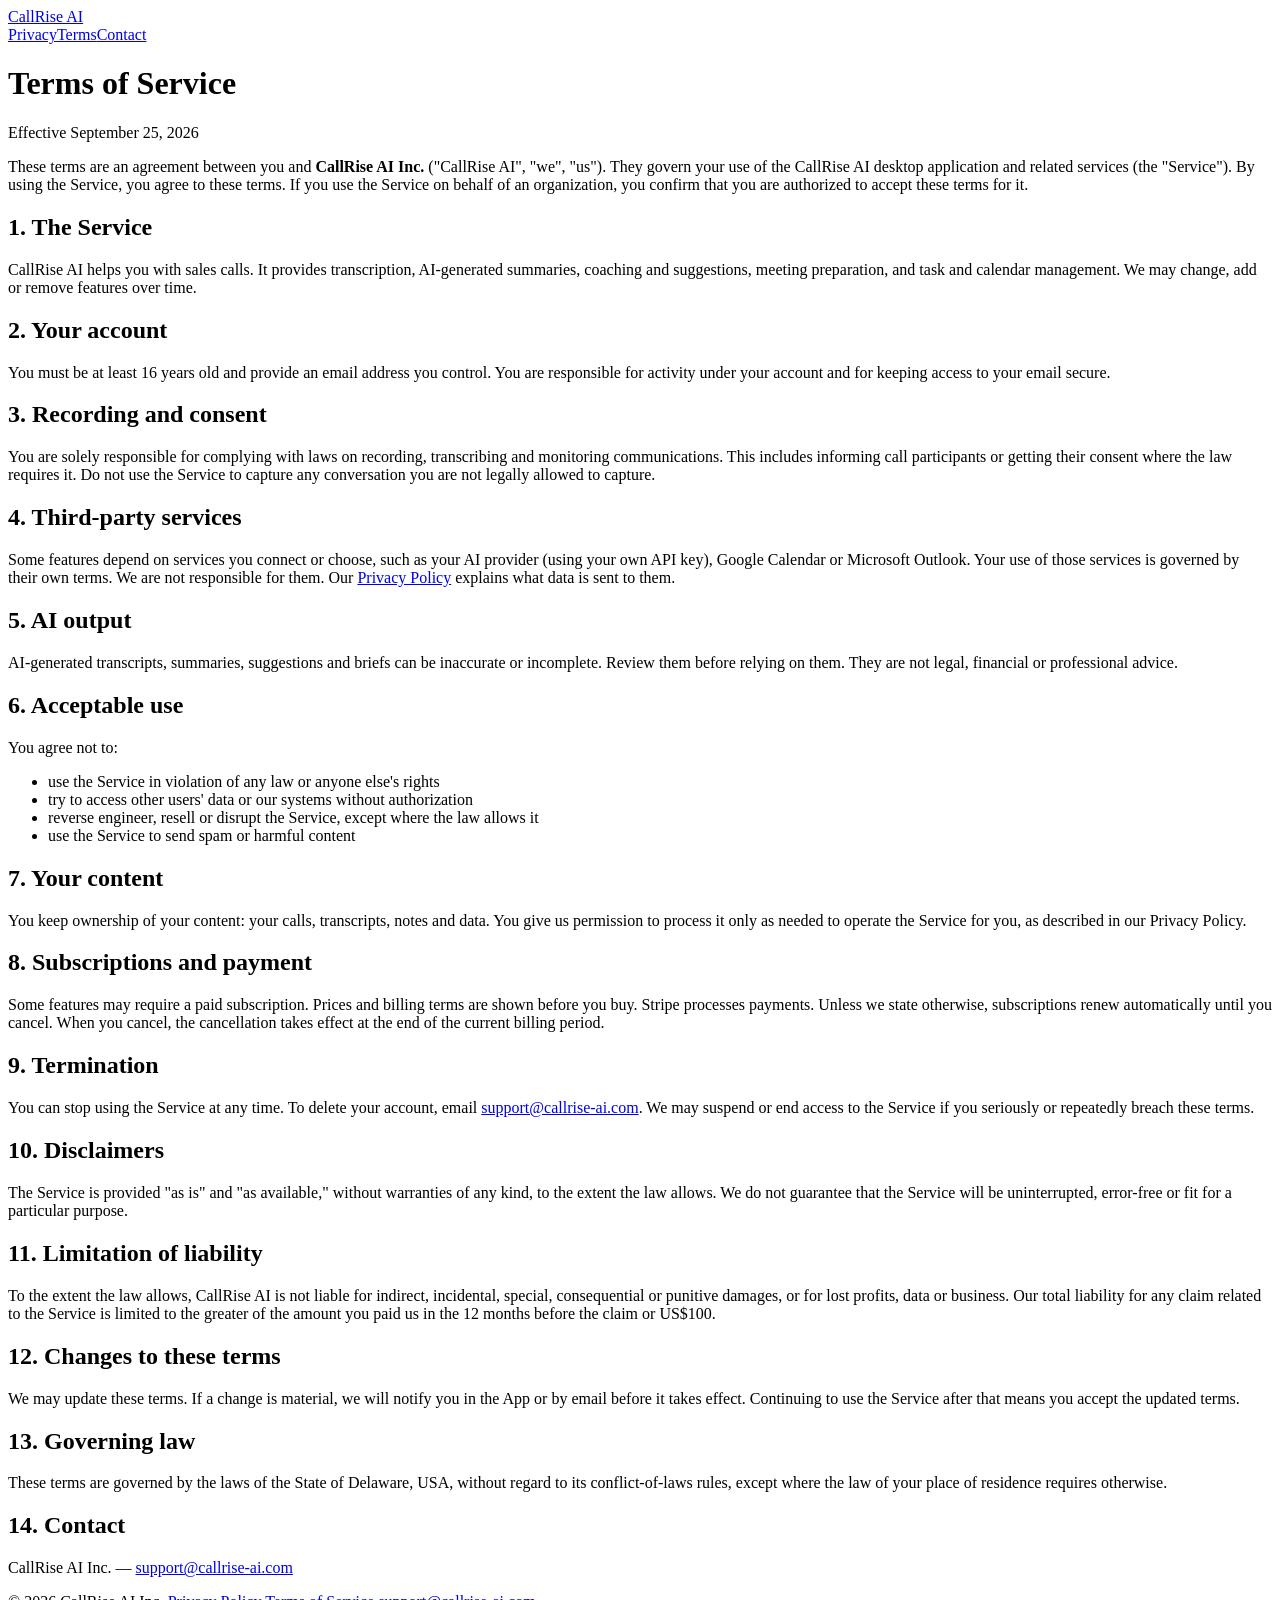
==== terms/index.html @ dea0b31d "Terms: Delaware governing law Co-Authored-By: Claude Opus 5.5 <noreply@anthropic.com>" ====
<!doctype html>
<html lang="en">
<head>
<meta charset="utf-8">
<meta name="viewport" content="width=device-width, initial-scale=1">
<title>Terms of Service — CallRise AI</title>
<meta name="description" content="The terms that govern your use of CallRise AI.">
<link rel="icon" href="/icon.png">
<link rel="stylesheet" href="/style.css">
</head>
<body>
<header class="site"><div class="wrap">
  <a class="brand" href="/"><img src="/icon.png" alt="">CallRise AI</a>
  <nav><a href="/privacy/">Privacy</a><a href="/terms/">Terms</a><a href="mailto:support@callrise-ai.com">Contact</a></nav>
</div></header>

<main><div class="wrap">
<h1>Terms of Service</h1>
<p class="updated">Effective September 25, 2026</p>

<p>These terms are an agreement between you and <strong>CallRise AI Inc.</strong> ("CallRise AI", "we", "us"). They govern your use of the CallRise AI desktop application and related services (the "Service"). By using the Service, you agree to these terms. If you use the Service on behalf of an organization, you confirm that you are authorized to accept these terms for it.</p>

<h2>1. The Service</h2>
<p>CallRise AI helps you with sales calls. It provides transcription, AI-generated summaries, coaching and suggestions, meeting preparation, and task and calendar management. We may change, add or remove features over time.</p>

<h2>2. Your account</h2>
<p>You must be at least 16 years old and provide an email address you control. You are responsible for activity under your account and for keeping access to your email secure.</p>

<h2>3. Recording and consent</h2>
<p>You are solely responsible for complying with laws on recording, transcribing and monitoring communications. This includes informing call participants or getting their consent where the law requires it. Do not use the Service to capture any conversation you are not legally allowed to capture.</p>

<h2>4. Third-party services</h2>
<p>Some features depend on services you connect or choose, such as your AI provider (using your own API key), Google Calendar or Microsoft Outlook. Your use of those services is governed by their own terms. We are not responsible for them. Our <a href="/privacy/">Privacy Policy</a> explains what data is sent to them.</p>

<h2>5. AI output</h2>
<p>AI-generated transcripts, summaries, suggestions and briefs can be inaccurate or incomplete. Review them before relying on them. They are not legal, financial or professional advice.</p>

<h2>6. Acceptable use</h2>
<p>You agree not to:</p>
<ul>
  <li>use the Service in violation of any law or anyone else's rights</li>
  <li>try to access other users' data or our systems without authorization</li>
  <li>reverse engineer, resell or disrupt the Service, except where the law allows it</li>
  <li>use the Service to send spam or harmful content</li>
</ul>

<h2>7. Your content</h2>
<p>You keep ownership of your content: your calls, transcripts, notes and data. You give us permission to process it only as needed to operate the Service for you, as described in our Privacy Policy.</p>

<h2>8. Subscriptions and payment</h2>
<p>Some features may require a paid subscription. Prices and billing terms are shown before you buy. Stripe processes payments. Unless we state otherwise, subscriptions renew automatically until you cancel. When you cancel, the cancellation takes effect at the end of the current billing period.</p>

<h2>9. Termination</h2>
<p>You can stop using the Service at any time. To delete your account, email <a href="mailto:support@callrise-ai.com">support@callrise-ai.com</a>. We may suspend or end access to the Service if you seriously or repeatedly breach these terms.</p>

<h2>10. Disclaimers</h2>
<p>The Service is provided "as is" and "as available," without warranties of any kind, to the extent the law allows. We do not guarantee that the Service will be uninterrupted, error-free or fit for a particular purpose.</p>

<h2>11. Limitation of liability</h2>
<p>To the extent the law allows, CallRise AI is not liable for indirect, incidental, special, consequential or punitive damages, or for lost profits, data or business. Our total liability for any claim related to the Service is limited to the greater of the amount you paid us in the 12 months before the claim or US$100.</p>

<h2>12. Changes to these terms</h2>
<p>We may update these terms. If a change is material, we will notify you in the App or by email before it takes effect. Continuing to use the Service after that means you accept the updated terms.</p>

<h2>13. Governing law</h2>
<p>These terms are governed by the laws of the State of Delaware, USA, without regard to its conflict-of-laws rules, except where the law of your place of residence requires otherwise.</p>

<h2>14. Contact</h2>
<p>CallRise AI Inc. — <a href="mailto:support@callrise-ai.com">support@callrise-ai.com</a></p>
</div></main>

<footer class="site"><div class="wrap">
  <span>&copy; 2026 CallRise AI Inc.</span>
  <a href="/privacy/">Privacy Policy</a>
  <a href="/terms/">Terms of Service</a>
  <a href="mailto:support@callrise-ai.com">support@callrise-ai.com</a>
</div></footer>
</body>
</html>
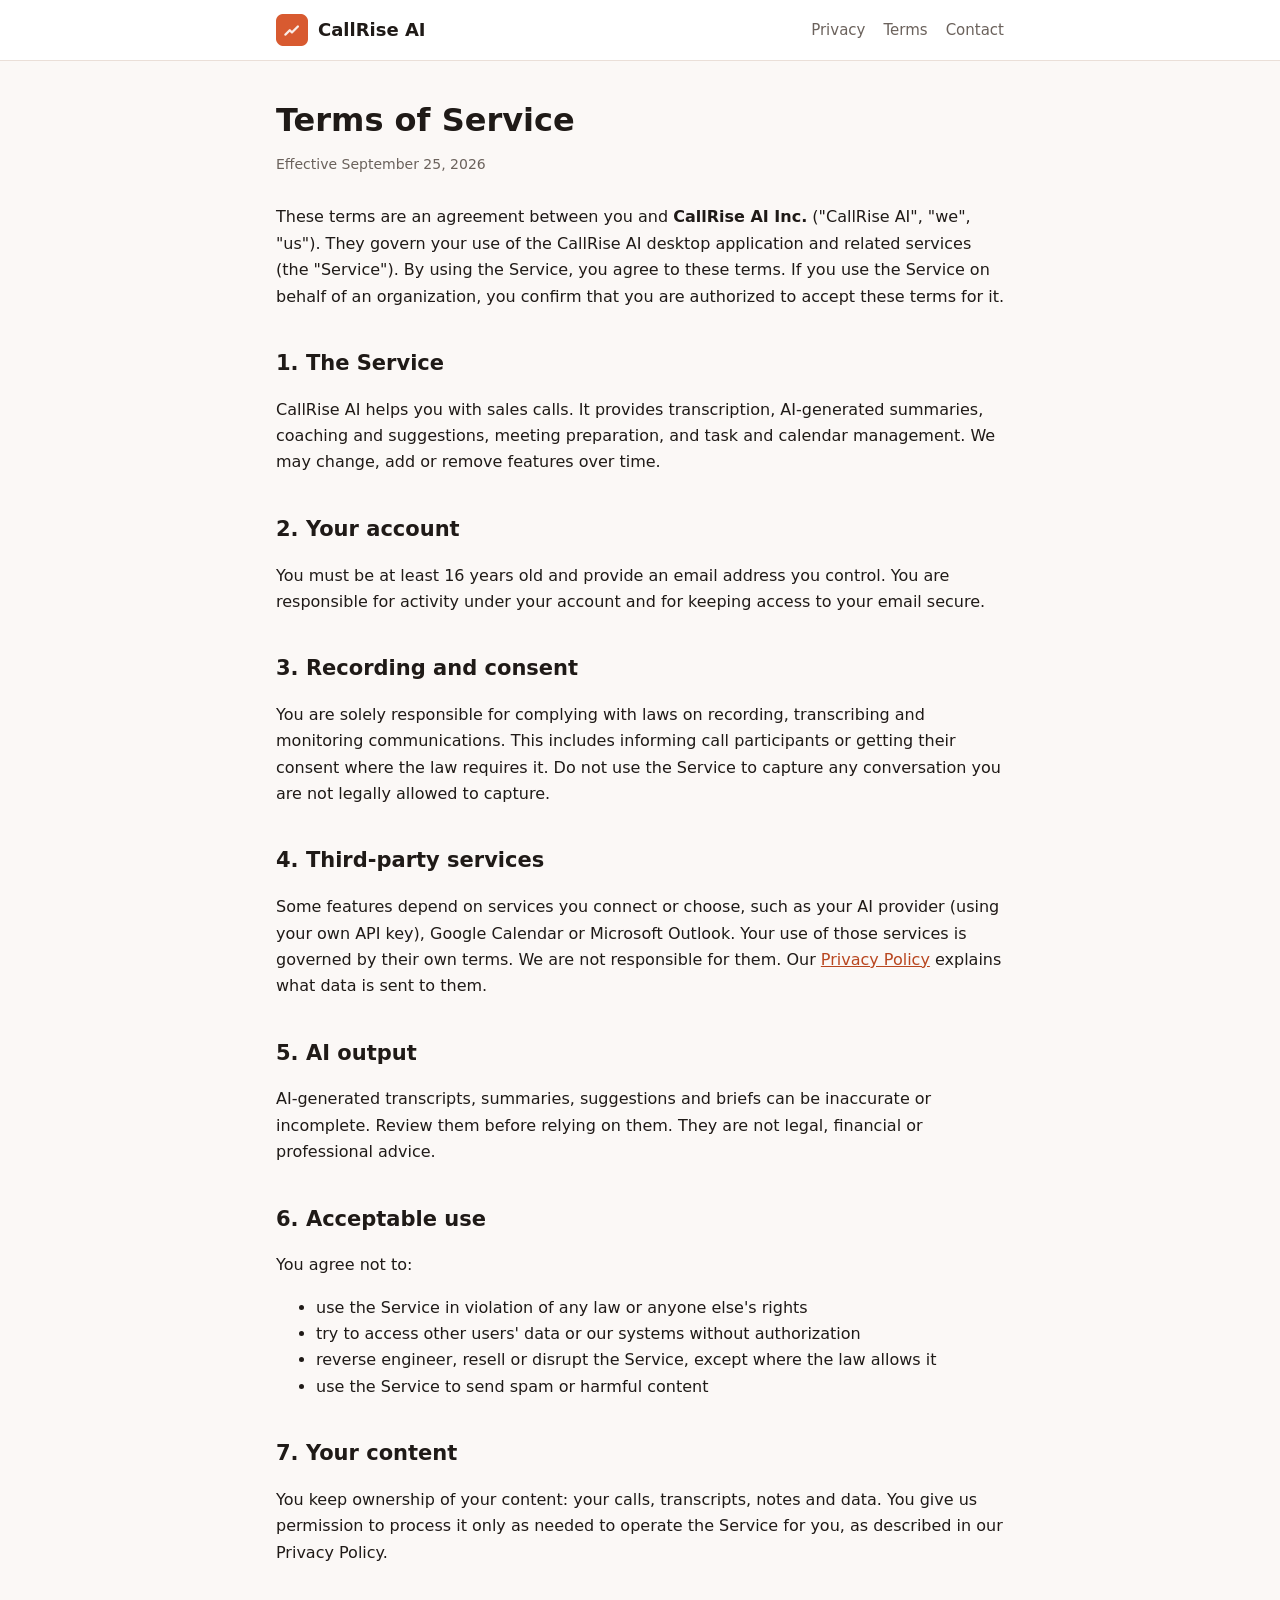
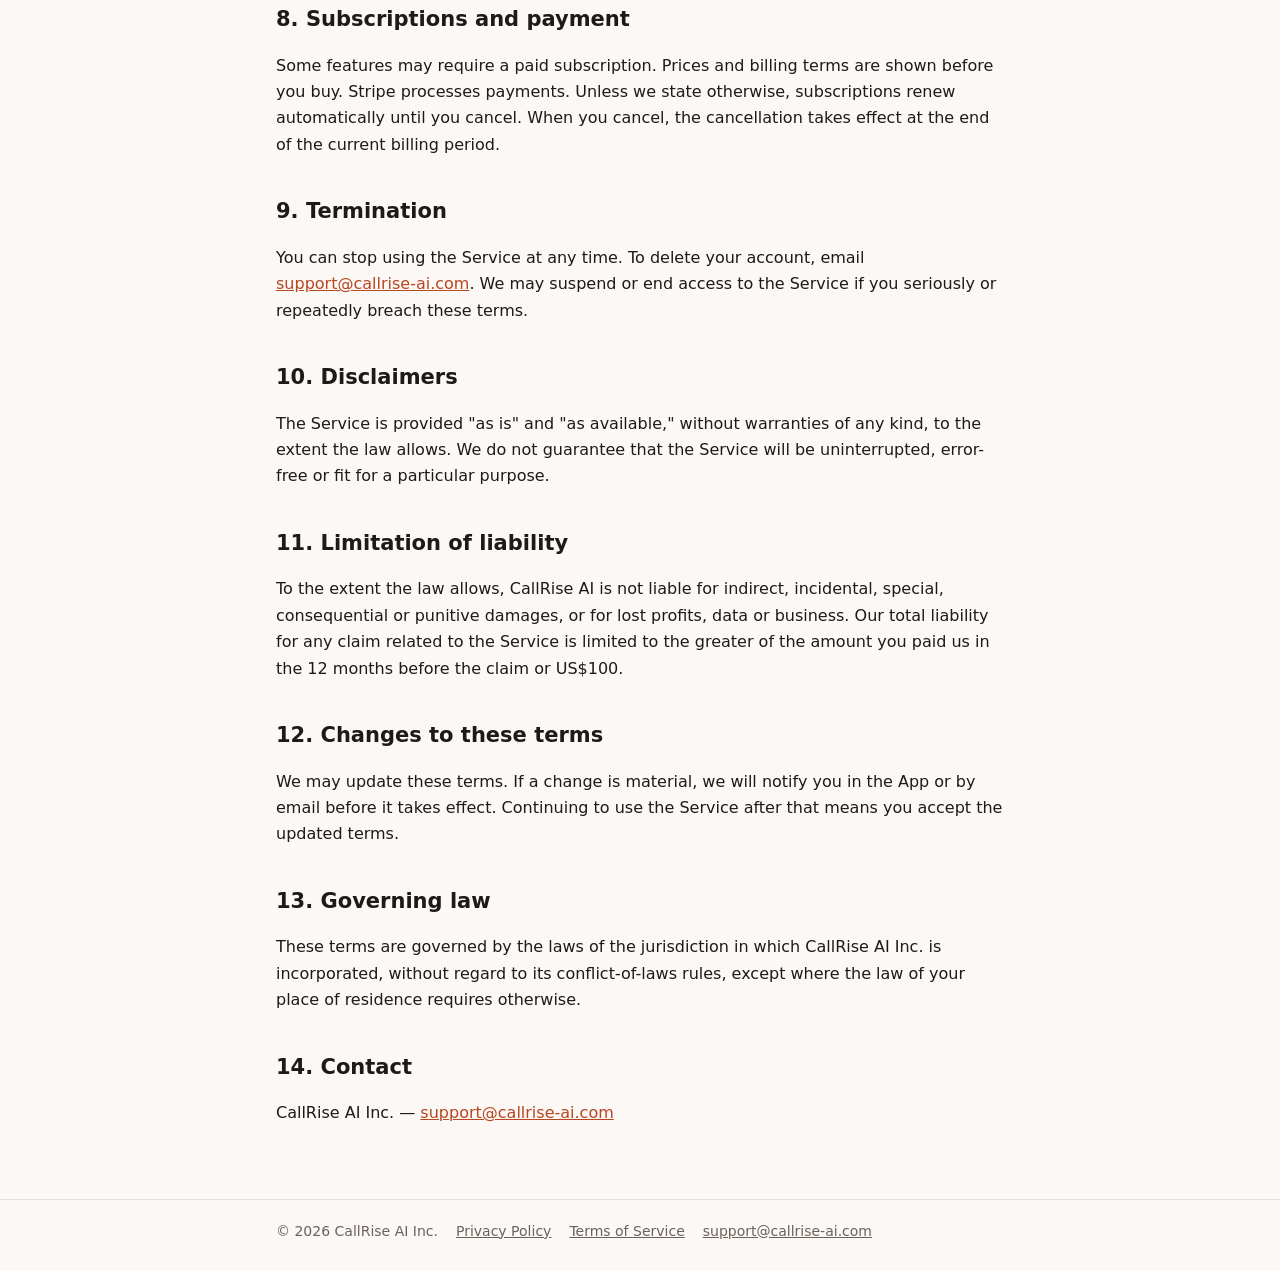
==== commit 3f9c512e: "CallRise AI website: home, privacy policy, terms (for Google OAuth verification) Co-Authored-By: Cla" ====
--- a/terms/index.html
+++ b/terms/index.html
@@ -63,7 +63,7 @@
 <p>We may update these terms. If a change is material, we will notify you in the App or by email before it takes effect. Continuing to use the Service after that means you accept the updated terms.</p>
 
 <h2>13. Governing law</h2>
-<p>These terms are governed by the laws of the State of Delaware, USA, without regard to its conflict-of-laws rules, except where the law of your place of residence requires otherwise.</p>
+<p>These terms are governed by the laws of the jurisdiction in which CallRise AI Inc. is incorporated, without regard to its conflict-of-laws rules, except where the law of your place of residence requires otherwise.</p>
 
 <h2>14. Contact</h2>
 <p>CallRise AI Inc. — <a href="mailto:support@callrise-ai.com">support@callrise-ai.com</a></p>
--- a/style.css
+++ b/style.css
@@ -0,0 +1,64 @@
+:root {
+  --bg: #fbf8f6;
+  --surface: #ffffff;
+  --text: #1f1a17;
+  --muted: #6b625c;
+  --line: #eadfd8;
+  --brand: #d95b32;
+  --brand-ink: #b8461f;
+}
+@media (prefers-color-scheme: dark) {
+  :root {
+    --bg: #161311;
+    --surface: #1f1b18;
+    --text: #f2ece8;
+    --muted: #a99f98;
+    --line: #342d28;
+    --brand: #e5704a;
+    --brand-ink: #f08a66;
+  }
+}
+* { box-sizing: border-box; }
+html { -webkit-text-size-adjust: 100%; }
+body {
+  margin: 0;
+  background: var(--bg);
+  color: var(--text);
+  font: 16px/1.65 system-ui, -apple-system, "Segoe UI", Roboto, Helvetica, Arial, sans-serif;
+}
+a { color: var(--brand-ink); }
+.wrap { max-width: 760px; margin: 0 auto; padding: 0 16px; }
+header.site {
+  border-bottom: 1px solid var(--line);
+  background: var(--surface);
+}
+header.site .wrap {
+  display: flex; align-items: center; justify-content: space-between;
+  gap: 12px; padding-top: 14px; padding-bottom: 14px; flex-wrap: wrap;
+}
+.brand { display: flex; align-items: center; gap: 10px; text-decoration: none; color: var(--text); font-weight: 700; font-size: 18px; }
+.brand img { width: 32px; height: 32px; }
+nav a { color: var(--muted); text-decoration: none; margin-left: 18px; font-size: 15px; }
+nav a:first-child { margin-left: 0; }
+nav a:hover { color: var(--text); }
+main { padding: 40px 0 56px; }
+h1 { font-size: 32px; line-height: 1.2; margin: 0 0 8px; }
+h2 { font-size: 21px; margin: 36px 0 8px; }
+h3 { font-size: 17px; margin: 24px 0 6px; }
+.lede { font-size: 19px; color: var(--muted); margin: 0 0 28px; }
+.updated { color: var(--muted); font-size: 14px; margin-bottom: 28px; }
+.hero { text-align: center; padding: 32px 0 8px; }
+.hero img { width: 96px; height: 96px; margin-bottom: 20px; }
+.hero h1 { font-size: 40px; }
+.cards { display: grid; grid-template-columns: repeat(auto-fit, minmax(210px, 1fr)); gap: 14px; margin: 32px 0; }
+.card { background: var(--surface); border: 1px solid var(--line); border-radius: 12px; padding: 18px; }
+.card h3 { margin-top: 0; }
+.card p { margin: 0; color: var(--muted); font-size: 15px; }
+.note { background: var(--surface); border: 1px solid var(--line); border-left: 4px solid var(--brand); border-radius: 8px; padding: 14px 16px; margin: 20px 0; }
+table { border-collapse: collapse; width: 100%; font-size: 15px; margin: 12px 0; }
+th, td { text-align: left; vertical-align: top; border-bottom: 1px solid var(--line); padding: 8px 8px 8px 0; }
+th { font-weight: 600; }
+.table-scroll { overflow-x: auto; }
+footer.site { border-top: 1px solid var(--line); color: var(--muted); font-size: 14px; }
+footer.site .wrap { padding-top: 20px; padding-bottom: 28px; display: flex; flex-wrap: wrap; gap: 8px 18px; }
+footer.site a { color: var(--muted); }
